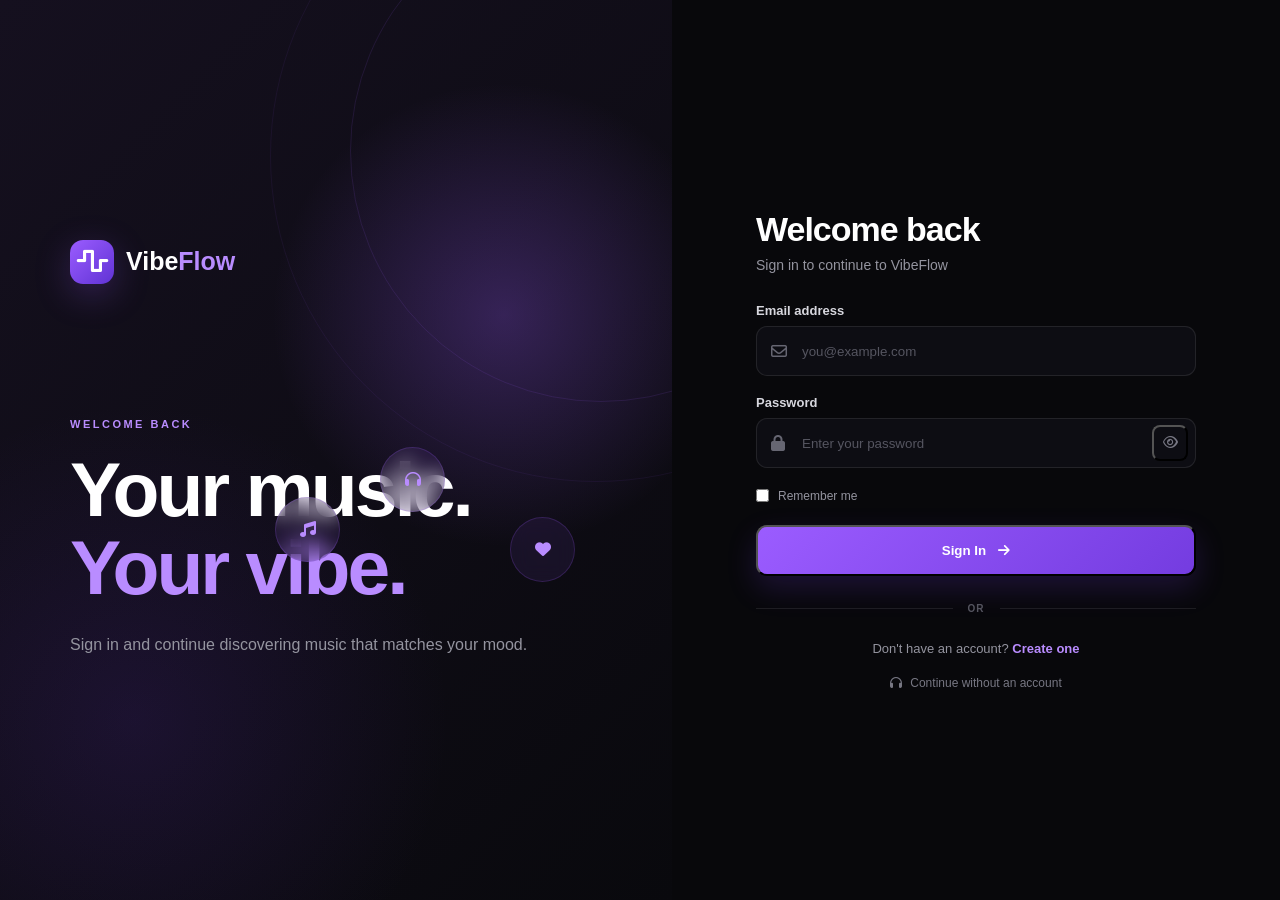
==== login.html @ c6c74d36 "Add files via upload" ====
<!DOCTYPE html>
<html lang="en">
<head>
    <meta charset="UTF-8">

    <meta
        name="viewport"
        content="width=device-width, initial-scale=1.0"
    >

    <title>Login — VibeFlow</title>

    <!-- Font Awesome -->
    <link
        rel="stylesheet"
        href="https://cdnjs.cloudflare.com/ajax/libs/font-awesome/6.5.2/css/all.min.css"
    >

    <!-- Authentication CSS -->
    <link rel="stylesheet" href="auth.css">
</head>

<body>

<div class="auth-page">

    <!-- LEFT SIDE -->
    <div class="auth-showcase">

        <div class="showcase-content">

            <div class="brand">
                <div class="brand-icon">
                    <i class="fa-solid fa-wave-square"></i>
                </div>

                <span>
                    Vibe<span>Flow</span>
                </span>
            </div>

            <div class="showcase-text">

                <span class="eyebrow">
                    WELCOME BACK
                </span>

                <h1>
                    Your music.
                    <span>Your vibe.</span>
                </h1>

                <p>
                    Sign in and continue discovering
                    music that matches your mood.
                </p>

            </div>

            <div class="music-decoration">

                <div class="music-circle circle-one">
                    <i class="fa-solid fa-music"></i>
                </div>

                <div class="music-circle circle-two">
                    <i class="fa-solid fa-headphones"></i>
                </div>

                <div class="music-circle circle-three">
                    <i class="fa-solid fa-heart"></i>
                </div>

            </div>

        </div>

    </div>


    <!-- RIGHT SIDE -->
    <div class="auth-container">

        <div class="auth-card">

            <div class="mobile-brand">

                <div class="brand-icon">
                    <i class="fa-solid fa-wave-square"></i>
                </div>

                <span>
                    Vibe<span>Flow</span>
                </span>

            </div>


            <div class="auth-heading">

                <h2>Welcome back</h2>

                <p>
                    Sign in to continue to VibeFlow
                </p>

            </div>


            <!-- ERROR / SUCCESS MESSAGE -->

            <div
                id="authMessage"
                class="auth-message"
                role="alert"
            ></div>


            <!-- LOGIN FORM -->

            <form id="loginForm" novalidate>

                <div class="form-group">

                    <label for="loginEmail">
                        Email address
                    </label>

                    <div class="input-wrapper">

                        <i class="fa-regular fa-envelope"></i>

                        <input
                            id="loginEmail"
                            type="email"
                            placeholder="you@example.com"
                            autocomplete="email"
                            required
                        >

                    </div>

                </div>


                <div class="form-group">

                    <label for="loginPassword">
                        Password
                    </label>

                    <div class="input-wrapper">

                        <i class="fa-solid fa-lock"></i>

                        <input
                            id="loginPassword"
                            type="password"
                            placeholder="Enter your password"
                            autocomplete="current-password"
                            required
                        >

                        <button
                            type="button"
                            class="password-toggle"
                            data-target="loginPassword"
                            aria-label="Show password"
                        >
                            <i class="fa-regular fa-eye"></i>
                        </button>

                    </div>

                </div>


                <div class="form-options">

                    <label class="remember">

                        <input
                            id="rememberMe"
                            type="checkbox"
                        >

                        <span>Remember me</span>

                    </label>

                </div>


                <button
                    type="submit"
                    class="auth-btn"
                    id="loginButton"
                >
                    <span>Sign In</span>

                    <i class="fa-solid fa-arrow-right"></i>
                </button>

            </form>


            <div class="auth-divider">
                <span>OR</span>
            </div>


            <p class="switch-auth">

                Don't have an account?

                <a href="signup.html">
                    Create one
                </a>

            </p>


            <a
                href="index.html"
                class="guest-link"
            >
                <i class="fa-solid fa-headphones"></i>

                Continue without an account

            </a>

        </div>

    </div>

</div>


<script src="auth.js"></script>

</body>
</html>
---- auth.css ----
* {
    margin: 0;
    padding: 0;
    box-sizing: border-box;
}

:root {
    --bg: #08080b;
    --panel: #101017;
    --card: #15151d;
    --input: #0d0d13;

    --text: #ffffff;
    --muted: #94949f;

    --accent: #9b5cff;
    --accent-light: #b98cff;

    --success: #45d483;
    --danger: #ff5f6d;

    --border: rgba(255, 255, 255, 0.09);
}


/* =========================
   BODY
========================= */

body {
    min-height: 100vh;

    font-family:
        Arial,
        Helvetica,
        sans-serif;

    background: var(--bg);

    color: var(--text);

    overflow-x: hidden;
}


/* =========================
   PAGE
========================= */

.auth-page {
    min-height: 100vh;

    display: grid;

    grid-template-columns:
        minmax(0, 1.05fr)
        minmax(400px, 0.95fr);
}


/* =========================
   SHOWCASE
========================= */

.auth-showcase {
    min-height: 100vh;

    position: relative;

    overflow: hidden;

    display: flex;

    align-items: center;

    padding: 70px;

    background:
        radial-gradient(
            circle at 75% 35%,
            rgba(155, 92, 255, 0.28),
            transparent 30%
        ),
        radial-gradient(
            circle at 20% 80%,
            rgba(89, 45, 170, 0.18),
            transparent 35%
        ),
        linear-gradient(
            135deg,
            #15101f,
            #09090d
        );
}


.auth-showcase::before {
    content: "";

    position: absolute;

    width: 500px;
    height: 500px;

    border-radius: 50%;

    border:
        1px solid
        rgba(155, 92, 255, 0.12);

    right: -180px;
    top: -100px;
}


.auth-showcase::after {
    content: "";

    position: absolute;

    width: 650px;
    height: 650px;

    border-radius: 50%;

    border:
        1px solid
        rgba(155, 92, 255, 0.07);

    right: -250px;
    top: -170px;
}


.showcase-content {
    width: 100%;
    max-width: 650px;

    position: relative;

    z-index: 2;
}


/* =========================
   BRAND
========================= */

.brand,
.mobile-brand {
    display: flex;

    align-items: center;

    gap: 12px;

    font-size: 25px;

    font-weight: 800;
}


.brand > span > span,
.mobile-brand > span > span {
    color: var(--accent-light);
}


.brand-icon {
    width: 44px;
    height: 44px;

    display: grid;
    place-items: center;

    border-radius: 13px;

    background:
        linear-gradient(
            135deg,
            var(--accent),
            #6033d4
        );

    box-shadow:
        0 10px 35px
        rgba(155, 92, 255, 0.25);
}


/* =========================
   SHOWCASE TEXT
========================= */

.showcase-text {
    margin-top: 130px;
}


.eyebrow {
    color: var(--accent-light);

    font-size: 11px;

    font-weight: 700;

    letter-spacing: 2.5px;
}


.showcase-text h1 {
    margin-top: 18px;

    max-width: 600px;

    font-size:
        clamp(
            45px,
            6vw,
            78px
        );

    line-height: 1.02;

    letter-spacing: -3px;
}


.showcase-text h1 span {
    display: block;

    color: var(--accent-light);
}


.showcase-text p {
    max-width: 510px;

    margin-top: 25px;

    color: var(--muted);

    line-height: 1.8;

    font-size: 16px;
}


/* =========================
   MUSIC DECORATION
========================= */

.music-decoration {
    position: absolute;

    right: 5%;
    bottom: 8%;

    width: 300px;
    height: 180px;
}


.music-circle {
    position: absolute;

    width: 65px;
    height: 65px;

    border-radius: 50%;

    display: grid;
    place-items: center;

    color: var(--accent-light);

    background:
        rgba(155, 92, 255, 0.09);

    border:
        1px solid
        rgba(155, 92, 255, 0.2);

    backdrop-filter: blur(10px);

    animation:
        authFloat 4s ease-in-out infinite;
}


.circle-one {
    left: 0;
    top: 50px;
}


.circle-two {
    left: 105px;
    top: 0;

    animation-delay: 1s;
}


.circle-three {
    right: 0;
    top: 70px;

    animation-delay: 2s;
}


@keyframes authFloat {

    0%,
    100% {
        transform:
            translateY(0);
    }

    50% {
        transform:
            translateY(-15px);
    }

}


/* =========================
   AUTH CONTAINER
========================= */

.auth-container {
    min-height: 100vh;

    display: flex;

    align-items: center;

    justify-content: center;

    padding: 45px 30px;

    background: var(--bg);
}


.auth-card {
    width: 100%;

    max-width: 440px;
}


/* =========================
   MOBILE BRAND
========================= */

.mobile-brand {
    display: none;

    margin-bottom: 35px;
}


/* =========================
   HEADING
========================= */

.auth-heading {
    margin-bottom: 30px;
}


.auth-heading h2 {
    font-size: 34px;

    letter-spacing: -1px;
}


.auth-heading p {
    color: var(--muted);

    font-size: 14px;

    margin-top: 8px;
}


/* =========================
   MESSAGE
========================= */

.auth-message {
    display: none;

    padding: 12px 14px;

    margin-bottom: 18px;

    border-radius: 10px;

    font-size: 13px;

    line-height: 1.5;
}


.auth-message.show {
    display: block;
}


.auth-message.error {
    color: #ff9ca5;

    background:
        rgba(255, 95, 109, 0.09);

    border:
        1px solid
        rgba(255, 95, 109, 0.2);
}


.auth-message.success {
    color: #8df0b6;

    background:
        rgba(69, 212, 131, 0.09);

    border:
        1px solid
        rgba(69, 212, 131, 0.2);
}


/* =========================
   FORM
========================= */

.form-group {
    margin-bottom: 19px;
}


.form-group label {
    display: block;

    margin-bottom: 8px;

    color: #d7d7de;

    font-size: 13px;

    font-weight: 600;
}


.input-wrapper {
    position: relative;

    display: flex;

    align-items: center;
}


.input-wrapper > i {
    position: absolute;

    left: 15px;

    color: #666672;

    pointer-events: none;
}


.input-wrapper input {
    width: 100%;

    height: 50px;

    border:
        1px solid
        var(--border);

    border-radius: 11px;

    outline: none;

    padding:
        0 45px;

    color: white;

    background: var(--input);

    transition: 0.2s;
}


.input-wrapper input::placeholder {
    color: #555560;
}


.input-wrapper input:focus {
    border-color:
        rgba(155, 92, 255, 0.65);

    box-shadow:
        0 0 0 3px
        rgba(155, 92, 255, 0.08);
}


/* =========================
   PASSWORD TOGGLE
========================= */

.password-toggle {
    position: absolute;

    right: 8px;

    width: 36px;
    height: 36px;

    display: grid;
    place-items: center;

    border-radius: 8px;

    background: transparent;

    color: #777783;

    cursor: pointer;
}


.password-toggle:hover {
    color: white;

    background:
        rgba(255, 255, 255, 0.05);
}


/* =========================
   OPTIONS
========================= */

.form-options {
    display: flex;

    align-items: center;

    justify-content: space-between;

    margin:
        5px 0 20px;
}


.remember,
.terms {
    display: flex;

    align-items: flex-start;

    gap: 9px;

    color: var(--muted);

    font-size: 12px;

    cursor: pointer;

    line-height: 1.5;
}


.remember input,
.terms input {
    accent-color: var(--accent);

    margin-top: 2px;

    cursor: pointer;
}


/* =========================
   BUTTON
========================= */

.auth-btn {
    width: 100%;

    height: 51px;

    border-radius: 11px;

    display: flex;

    align-items: center;

    justify-content: center;

    gap: 12px;

    background:
        linear-gradient(
            135deg,
            #9b5cff,
            #743ce0
        );

    color: white;

    font-weight: 700;

    cursor: pointer;

    box-shadow:
        0 12px 30px
        rgba(116, 60, 224, 0.2);

    transition:
        transform 0.2s,
        box-shadow 0.2s,
        opacity 0.2s;
}


.auth-btn:hover {
    transform:
        translateY(-2px);

    box-shadow:
        0 16px 35px
        rgba(116, 60, 224, 0.3);
}


.auth-btn:active {
    transform:
        translateY(0);
}


.auth-btn:disabled {
    opacity: 0.65;

    cursor: not-allowed;

    transform: none;
}


/* =========================
   DIVIDER
========================= */

.auth-divider {
    display: flex;

    align-items: center;

    gap: 15px;

    margin: 27px 0;
}


.auth-divider::before,
.auth-divider::after {
    content: "";

    height: 1px;

    flex: 1;

    background:
        var(--border);
}


.auth-divider span {
    color: #555560;

    font-size: 10px;

    font-weight: 700;

    letter-spacing: 1px;
}


/* =========================
   SWITCH AUTH
========================= */

.switch-auth {
    text-align: center;

    color: var(--muted);

    font-size: 13px;
}


.switch-auth a {
    color: var(--accent-light);

    font-weight: 700;

    text-decoration: none;
}


.switch-auth a:hover {
    text-decoration: underline;
}


/* =========================
   GUEST LINK
========================= */

.guest-link {
    display: flex;

    align-items: center;

    justify-content: center;

    gap: 8px;

    margin-top: 20px;

    color: #777783;

    font-size: 12px;

    text-decoration: none;

    transition: 0.2s;
}


.guest-link:hover {
    color: white;
}


/* =========================
   PASSWORD STRENGTH
========================= */

.password-strength {
    margin-top: 8px;
}


.strength-bar {
    width: 100%;

    height: 3px;

    background:
        rgba(255,255,255,0.06);

    border-radius: 10px;

    overflow: hidden;
}


.strength-bar span {
    display: block;

    width: 0%;

    height: 100%;

    border-radius: inherit;

    background: var(--accent);

    transition: 0.25s;
}


#strengthText {
    display: block;

    margin-top: 5px;

    color: #666672;

    font-size: 10px;
}


/* =========================
   RESPONSIVE
========================= */

@media (max-width: 900px) {

    .auth-page {
        grid-template-columns: 1fr;
    }


    .auth-showcase {
        display: none;
    }


    .mobile-brand {
        display: flex;
    }


    .auth-container {
        min-height: 100vh;

        padding:
            35px 25px;
    }

}


@media (max-width: 500px) {

    .auth-container {
        padding:
            25px 18px;
    }


    .auth-card {
        max-width: 100%;
    }


    .auth-heading h2 {
        font-size: 28px;
    }


    .mobile-brand {
        font-size: 22px;
    }


    .brand-icon {
        width: 40px;
        height: 40px;
    }

}


/* =========================
   REDUCED MOTION
========================= */

@media (prefers-reduced-motion: reduce) {

    *,
    *::before,
    *::after {
        animation-duration: 0.01ms !important;

        animation-iteration-count: 1 !important;

        scroll-behavior: auto !important;

        transition-duration: 0.01ms !important;
    }

}
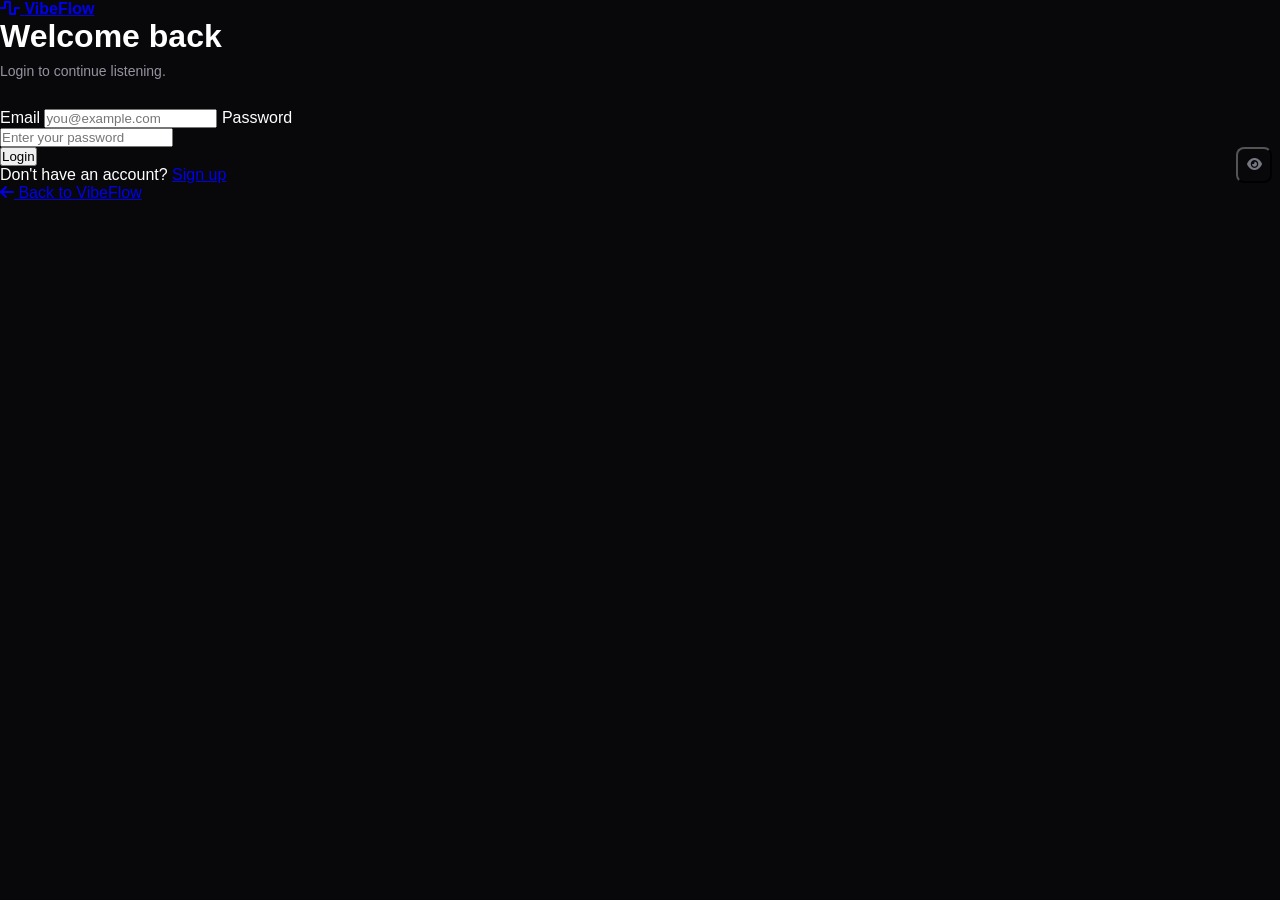
==== commit 71d88390: "Update login.html" ====
--- a/login.html
+++ b/login.html
@@ -1,236 +1,144 @@
 <!DOCTYPE html>
 <html lang="en">
+
 <head>
+
     <meta charset="UTF-8">
 
     <meta
         name="viewport"
-        content="width=device-width, initial-scale=1.0"
+        content="width=device-width, initial-scale=1, viewport-fit=cover"
+    >
+
+    <meta
+        name="theme-color"
+        content="#08070c"
     >
 
     <title>Login — VibeFlow</title>
 
-    <!-- Font Awesome -->
     <link
         rel="stylesheet"
         href="https://cdnjs.cloudflare.com/ajax/libs/font-awesome/6.5.2/css/all.min.css"
     >
 
-    <!-- Authentication CSS -->
     <link rel="stylesheet" href="auth.css">
+
 </head>
+
 
 <body>
 
 <div class="auth-page">
 
-    <!-- LEFT SIDE -->
-    <div class="auth-showcase">
+    <div class="auth-card">
 
-        <div class="showcase-content">
+        <a
+            href="index.html"
+            class="auth-logo"
+        >
 
-            <div class="brand">
-                <div class="brand-icon">
-                    <i class="fa-solid fa-wave-square"></i>
-                </div>
+            <span class="auth-logo-icon">
+                <i class="fa-solid fa-wave-square"></i>
+            </span>
 
-                <span>
-                    Vibe<span>Flow</span>
-                </span>
-            </div>
+            <strong>
+                Vibe<span>Flow</span>
+            </strong>
 
-            <div class="showcase-text">
+        </a>
 
-                <span class="eyebrow">
-                    WELCOME BACK
-                </span>
 
-                <h1>
-                    Your music.
-                    <span>Your vibe.</span>
-                </h1>
+        <div class="auth-heading">
 
-                <p>
-                    Sign in and continue discovering
-                    music that matches your mood.
-                </p>
+            <h1>
+                Welcome back
+            </h1>
 
-            </div>
-
-            <div class="music-decoration">
-
-                <div class="music-circle circle-one">
-                    <i class="fa-solid fa-music"></i>
-                </div>
-
-                <div class="music-circle circle-two">
-                    <i class="fa-solid fa-headphones"></i>
-                </div>
-
-                <div class="music-circle circle-three">
-                    <i class="fa-solid fa-heart"></i>
-                </div>
-
-            </div>
+            <p>
+                Login to continue listening.
+            </p>
 
         </div>
 
-    </div>
+
+        <form
+            id="loginForm"
+            class="auth-form"
+        >
+
+            <label for="loginEmail">
+                Email
+            </label>
+
+            <input
+                id="loginEmail"
+                type="email"
+                placeholder="you@example.com"
+                autocomplete="email"
+                required
+            >
 
 
-    <!-- RIGHT SIDE -->
-    <div class="auth-container">
+            <label for="loginPassword">
+                Password
+            </label>
 
-        <div class="auth-card">
+            <div class="password-field">
 
-            <div class="mobile-brand">
+                <input
+                    id="loginPassword"
+                    type="password"
+                    placeholder="Enter your password"
+                    autocomplete="current-password"
+                    required
+                >
 
-                <div class="brand-icon">
-                    <i class="fa-solid fa-wave-square"></i>
-                </div>
-
-                <span>
-                    Vibe<span>Flow</span>
-                </span>
+                <button
+                    type="button"
+                    class="password-toggle"
+                    data-target="loginPassword"
+                >
+                    <i class="fa-solid fa-eye"></i>
+                </button>
 
             </div>
 
 
-            <div class="auth-heading">
-
-                <h2>Welcome back</h2>
-
-                <p>
-                    Sign in to continue to VibeFlow
-                </p>
-
-            </div>
+            <button
+                type="submit"
+                class="auth-submit"
+            >
+                Login
+            </button>
 
 
-            <!-- ERROR / SUCCESS MESSAGE -->
-
             <div
-                id="authMessage"
+                id="loginMessage"
                 class="auth-message"
-                role="alert"
             ></div>
 
-
-            <!-- LOGIN FORM -->
-
-            <form id="loginForm" novalidate>
-
-                <div class="form-group">
-
-                    <label for="loginEmail">
-                        Email address
-                    </label>
-
-                    <div class="input-wrapper">
-
-                        <i class="fa-regular fa-envelope"></i>
-
-                        <input
-                            id="loginEmail"
-                            type="email"
-                            placeholder="you@example.com"
-                            autocomplete="email"
-                            required
-                        >
-
-                    </div>
-
-                </div>
+        </form>
 
 
-                <div class="form-group">
+        <p class="auth-switch">
 
-                    <label for="loginPassword">
-                        Password
-                    </label>
+            Don't have an account?
 
-                    <div class="input-wrapper">
+            <a href="signup.html">
+                Sign up
+            </a>
 
-                        <i class="fa-solid fa-lock"></i>
-
-                        <input
-                            id="loginPassword"
-                            type="password"
-                            placeholder="Enter your password"
-                            autocomplete="current-password"
-                            required
-                        >
-
-                        <button
-                            type="button"
-                            class="password-toggle"
-                            data-target="loginPassword"
-                            aria-label="Show password"
-                        >
-                            <i class="fa-regular fa-eye"></i>
-                        </button>
-
-                    </div>
-
-                </div>
+        </p>
 
 
-                <div class="form-options">
-
-                    <label class="remember">
-
-                        <input
-                            id="rememberMe"
-                            type="checkbox"
-                        >
-
-                        <span>Remember me</span>
-
-                    </label>
-
-                </div>
-
-
-                <button
-                    type="submit"
-                    class="auth-btn"
-                    id="loginButton"
-                >
-                    <span>Sign In</span>
-
-                    <i class="fa-solid fa-arrow-right"></i>
-                </button>
-
-            </form>
-
-
-            <div class="auth-divider">
-                <span>OR</span>
-            </div>
-
-
-            <p class="switch-auth">
-
-                Don't have an account?
-
-                <a href="signup.html">
-                    Create one
-                </a>
-
-            </p>
-
-
-            <a
-                href="index.html"
-                class="guest-link"
-            >
-                <i class="fa-solid fa-headphones"></i>
-
-                Continue without an account
-
-            </a>
-
-        </div>
+        <a
+            href="index.html"
+            class="back-home"
+        >
+            <i class="fa-solid fa-arrow-left"></i>
+            Back to VibeFlow
+        </a>
 
     </div>
 
@@ -240,4 +148,5 @@
 <script src="auth.js"></script>
 
 </body>
-</html>+
+</html>
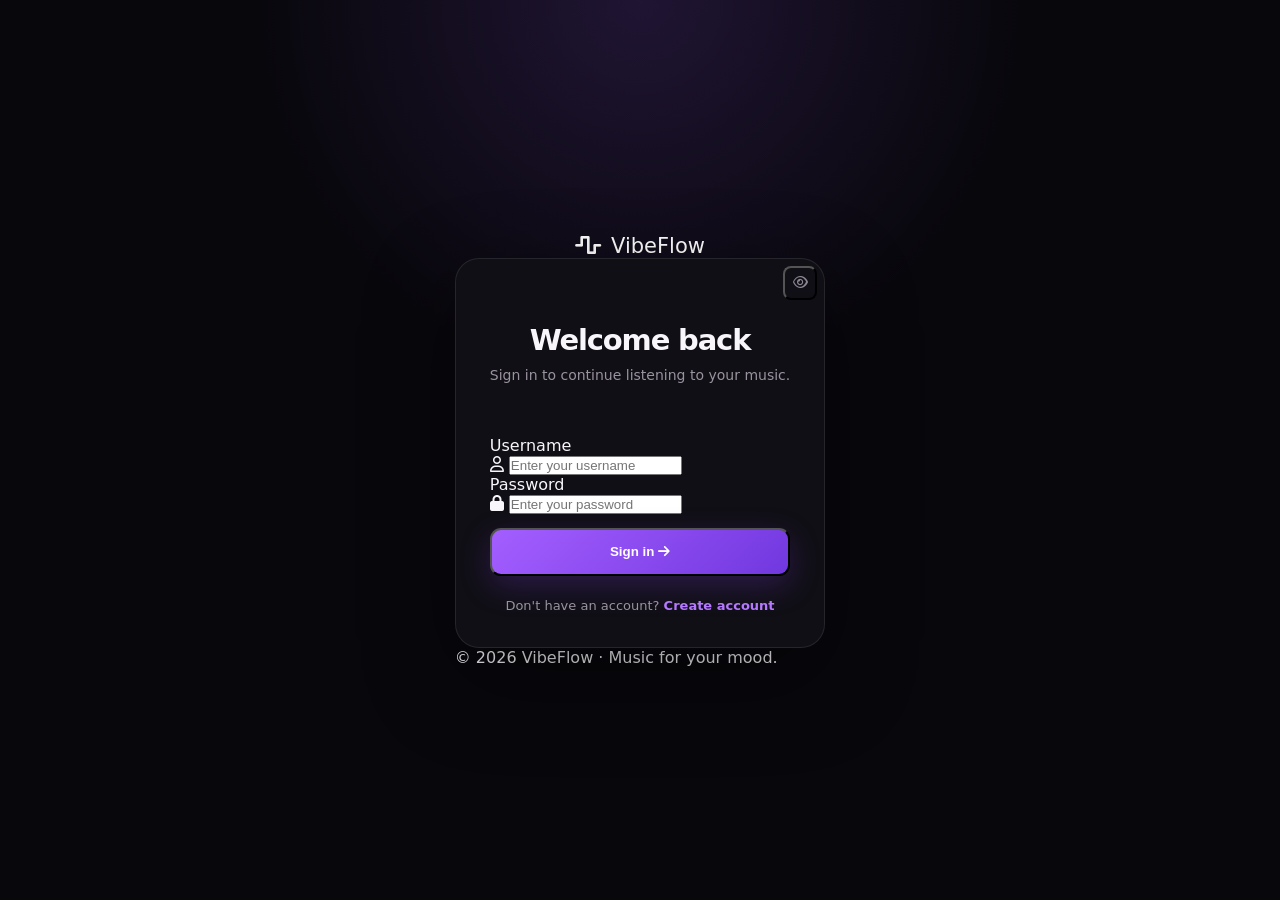
==== commit 3a0111dc: "Update login.html" ====
--- a/login.html
+++ b/login.html
@@ -7,12 +7,7 @@
 
     <meta
         name="viewport"
-        content="width=device-width, initial-scale=1, viewport-fit=cover"
-    >
-
-    <meta
-        name="theme-color"
-        content="#08070c"
+        content="width=device-width, initial-scale=1.0"
     >
 
     <title>Login — VibeFlow</title>
@@ -22,125 +17,164 @@
         href="https://cdnjs.cloudflare.com/ajax/libs/font-awesome/6.5.2/css/all.min.css"
     >
 
-    <link rel="stylesheet" href="auth.css">
+    <link
+        rel="stylesheet"
+        href="auth.css"
+    >
 
 </head>
-
 
 <body>
 
 <div class="auth-page">
 
-    <div class="auth-card">
+    <!-- BACKGROUND -->
+    <div class="glow glow-one"></div>
+    <div class="glow glow-two"></div>
 
-        <a
-            href="index.html"
-            class="auth-logo"
-        >
+    <main class="auth-container">
 
-            <span class="auth-logo-icon">
+        <!-- LOGO -->
+
+        <div class="auth-logo">
+
+            <div class="logo-icon">
                 <i class="fa-solid fa-wave-square"></i>
+            </div>
+
+            <span>
+                Vibe<span>Flow</span>
             </span>
-
-            <strong>
-                Vibe<span>Flow</span>
-            </strong>
-
-        </a>
-
-
-        <div class="auth-heading">
-
-            <h1>
-                Welcome back
-            </h1>
-
-            <p>
-                Login to continue listening.
-            </p>
 
         </div>
 
 
-        <form
-            id="loginForm"
-            class="auth-form"
-        >
+        <!-- CARD -->
 
-            <label for="loginEmail">
-                Email
-            </label>
+        <section class="auth-card">
 
-            <input
-                id="loginEmail"
-                type="email"
-                placeholder="you@example.com"
-                autocomplete="email"
-                required
-            >
+            <div class="auth-heading">
 
+                <h1>Welcome back</h1>
 
-            <label for="loginPassword">
-                Password
-            </label>
-
-            <div class="password-field">
-
-                <input
-                    id="loginPassword"
-                    type="password"
-                    placeholder="Enter your password"
-                    autocomplete="current-password"
-                    required
-                >
-
-                <button
-                    type="button"
-                    class="password-toggle"
-                    data-target="loginPassword"
-                >
-                    <i class="fa-solid fa-eye"></i>
-                </button>
+                <p>
+                    Sign in to continue listening to your music.
+                </p>
 
             </div>
 
 
-            <button
-                type="submit"
-                class="auth-submit"
-            >
-                Login
-            </button>
-
+            <!-- ERROR / SUCCESS -->
 
             <div
-                id="loginMessage"
+                id="authMessage"
                 class="auth-message"
             ></div>
 
-        </form>
+
+            <!-- LOGIN FORM -->
+
+            <form
+                id="loginForm"
+                autocomplete="on"
+            >
+
+                <!-- USERNAME -->
+
+                <div class="input-group">
+
+                    <label for="loginUsername">
+                        Username
+                    </label>
+
+                    <div class="input-wrapper">
+
+                        <i class="fa-regular fa-user"></i>
+
+                        <input
+                            id="loginUsername"
+                            type="text"
+                            placeholder="Enter your username"
+                            autocomplete="username"
+                            required
+                        >
+
+                    </div>
+
+                </div>
 
 
-        <p class="auth-switch">
+                <!-- PASSWORD -->
 
-            Don't have an account?
+                <div class="input-group">
 
-            <a href="signup.html">
-                Sign up
-            </a>
+                    <label for="loginPassword">
+                        Password
+                    </label>
 
+                    <div class="input-wrapper">
+
+                        <i class="fa-solid fa-lock"></i>
+
+                        <input
+                            id="loginPassword"
+                            type="password"
+                            placeholder="Enter your password"
+                            autocomplete="current-password"
+                            required
+                        >
+
+                        <button
+                            type="button"
+                            class="password-toggle"
+                            data-target="loginPassword"
+                        >
+                            <i class="fa-regular fa-eye"></i>
+                        </button>
+
+                    </div>
+
+                </div>
+
+
+                <!-- LOGIN -->
+
+                <button
+                    type="submit"
+                    class="auth-submit"
+                >
+
+                    <span>Sign in</span>
+
+                    <i class="fa-solid fa-arrow-right"></i>
+
+                </button>
+
+            </form>
+
+
+            <!-- SIGNUP -->
+
+            <div class="auth-switch">
+
+                <span>
+                    Don't have an account?
+                </span>
+
+                <a href="signup.html">
+                    Create account
+                </a>
+
+            </div>
+
+        </section>
+
+
+        <p class="auth-footer">
+            © 2026 VibeFlow · Music for your mood.
         </p>
 
-
-        <a
-            href="index.html"
-            class="back-home"
-        >
-            <i class="fa-solid fa-arrow-left"></i>
-            Back to VibeFlow
-        </a>
-
-    </div>
+    </main>
 
 </div>
 
--- a/auth.css
+++ b/auth.css
@@ -1,890 +1,467 @@
+/* =========================================================
+   VIBEFLOW AUTH
+========================================================= */
+
+:root {
+
+    --bg: #08070c;
+
+    --card: #111017;
+
+    --border:
+        rgba(255,255,255,0.09);
+
+    --text: #f8f6fa;
+
+    --muted: #99939f;
+
+    --purple: #9b5cff;
+
+}
+
+
 * {
+
+    box-sizing: border-box;
+
     margin: 0;
+
     padding: 0;
-    box-sizing: border-box;
-}
-
-:root {
-    --bg: #08080b;
-    --panel: #101017;
-    --card: #15151d;
-    --input: #0d0d13;
-
-    --text: #ffffff;
-    --muted: #94949f;
-
-    --accent: #9b5cff;
-    --accent-light: #b98cff;
-
-    --success: #45d483;
-    --danger: #ff5f6d;
-
-    --border: rgba(255, 255, 255, 0.09);
-}
-
-
-/* =========================
-   BODY
-========================= */
-
+
+}
+
+
+html,
 body {
-    min-height: 100vh;
-
-    font-family:
-        Arial,
-        Helvetica,
-        sans-serif;
-
-    background: var(--bg);
-
-    color: var(--text);
-
-    overflow-x: hidden;
-}
-
-
-/* =========================
-   PAGE
-========================= */
-
-.auth-page {
-    min-height: 100vh;
-
-    display: grid;
-
-    grid-template-columns:
-        minmax(0, 1.05fr)
-        minmax(400px, 0.95fr);
-}
-
-
-/* =========================
-   SHOWCASE
-========================= */
-
-.auth-showcase {
-    min-height: 100vh;
-
-    position: relative;
-
-    overflow: hidden;
-
-    display: flex;
-
-    align-items: center;
-
-    padding: 70px;
+
+    width: 100%;
+
+    min-height: 100%;
+
+}
+
+
+body {
 
     background:
+
         radial-gradient(
-            circle at 75% 35%,
-            rgba(155, 92, 255, 0.28),
-            transparent 30%
-        ),
-        radial-gradient(
-            circle at 20% 80%,
-            rgba(89, 45, 170, 0.18),
+            circle at 50% 0%,
+            rgba(155,92,255,0.16),
             transparent 35%
         ),
-        linear-gradient(
-            135deg,
-            #15101f,
-            #09090d
-        );
-}
-
-
-.auth-showcase::before {
-    content: "";
-
-    position: absolute;
-
-    width: 500px;
-    height: 500px;
-
-    border-radius: 50%;
+
+        var(--bg);
+
+    color: var(--text);
+
+    font-family:
+        Inter,
+        system-ui,
+        -apple-system,
+        BlinkMacSystemFont,
+        "Segoe UI",
+        sans-serif;
+
+    -webkit-font-smoothing:
+        antialiased;
+}
+
+
+/* ================= PAGE ================= */
+
+.auth-page {
+
+    min-height: 100vh;
+
+    min-height: 100svh;
+
+    display: flex;
+
+    align-items: center;
+
+    justify-content: center;
+
+    padding:
+        24px;
+
+}
+
+
+.auth-card {
+
+    width: 100%;
+
+    max-width: 430px;
+
+    padding:
+        34px;
 
     border:
-        1px solid
-        rgba(155, 92, 255, 0.12);
-
-    right: -180px;
-    top: -100px;
-}
-
-
-.auth-showcase::after {
-    content: "";
-
-    position: absolute;
-
-    width: 650px;
-    height: 650px;
-
-    border-radius: 50%;
-
-    border:
-        1px solid
-        rgba(155, 92, 255, 0.07);
-
-    right: -250px;
-    top: -170px;
-}
-
-
-.showcase-content {
-    width: 100%;
-    max-width: 650px;
-
-    position: relative;
-
-    z-index: 2;
-}
-
-
-/* =========================
-   BRAND
-========================= */
-
-.brand,
-.mobile-brand {
+        1px solid var(--border);
+
+    border-radius: 24px;
+
+    background:
+        rgba(17,16,23,0.94);
+
+    box-shadow:
+        0 30px 90px rgba(0,0,0,0.45);
+
+    backdrop-filter:
+        blur(20px);
+
+}
+
+
+/* ================= LOGO ================= */
+
+.auth-logo {
+
     display: flex;
 
     align-items: center;
 
-    gap: 12px;
-
-    font-size: 25px;
-
-    font-weight: 800;
-}
-
-
-.brand > span > span,
-.mobile-brand > span > span {
-    color: var(--accent-light);
-}
-
-
-.brand-icon {
-    width: 44px;
-    height: 44px;
+    justify-content: center;
+
+    gap: 10px;
+
+    text-decoration: none;
+
+    color: white;
+
+    font-size: 21px;
+
+}
+
+
+.auth-logo strong span {
+    color: var(--purple);
+}
+
+
+.auth-logo-icon {
+
+    width: 40px;
+
+    height: 40px;
 
     display: grid;
+
     place-items: center;
 
-    border-radius: 13px;
+    border-radius: 12px;
 
     background:
         linear-gradient(
             135deg,
-            var(--accent),
-            #6033d4
+            #b766ff,
+            #7138df
         );
 
     box-shadow:
-        0 10px 35px
-        rgba(155, 92, 255, 0.25);
-}
-
-
-/* =========================
-   SHOWCASE TEXT
-========================= */
-
-.showcase-text {
-    margin-top: 130px;
-}
-
-
-.eyebrow {
-    color: var(--accent-light);
-
-    font-size: 11px;
+        0 10px 30px
+        rgba(155,92,255,0.3);
+}
+
+
+/* ================= HEADING ================= */
+
+.auth-heading {
+
+    text-align: center;
+
+    margin:
+        30px 0;
+}
+
+
+.auth-heading h1 {
+
+    font-size: 29px;
+
+    letter-spacing:
+        -0.04em;
+
+    margin-bottom: 8px;
+}
+
+
+.auth-heading p {
+
+    color: var(--muted);
+
+    font-size: 14px;
+
+    line-height: 1.5;
+}
+
+
+/* ================= FORM ================= */
+
+.auth-form {
+
+    display: flex;
+
+    flex-direction: column;
+
+    gap: 9px;
+}
+
+
+.auth-form label {
+
+    margin-top: 7px;
+
+    color: #c9c5ce;
+
+    font-size: 12px;
 
     font-weight: 700;
-
-    letter-spacing: 2.5px;
-}
-
-
-.showcase-text h1 {
-    margin-top: 18px;
-
-    max-width: 600px;
-
-    font-size:
-        clamp(
-            45px,
-            6vw,
-            78px
-        );
-
-    line-height: 1.02;
-
-    letter-spacing: -3px;
-}
-
-
-.showcase-text h1 span {
-    display: block;
-
-    color: var(--accent-light);
-}
-
-
-.showcase-text p {
-    max-width: 510px;
-
-    margin-top: 25px;
-
-    color: var(--muted);
-
-    line-height: 1.8;
-
-    font-size: 16px;
-}
-
-
-/* =========================
-   MUSIC DECORATION
-========================= */
-
-.music-decoration {
+}
+
+
+.auth-form input {
+
+    width: 100%;
+
+    height: 48px;
+
+    border:
+        1px solid var(--border);
+
+    border-radius: 11px;
+
+    outline: none;
+
+    padding:
+        0 14px;
+
+    background:
+        rgba(255,255,255,0.035);
+
+    color: white;
+
+    font-size: 14px;
+
+    transition:
+        0.2s ease;
+}
+
+
+.auth-form input:focus {
+
+    border-color:
+        rgba(155,92,255,0.7);
+
+    box-shadow:
+        0 0 0 4px
+        rgba(155,92,255,0.08);
+}
+
+
+.auth-form input::placeholder {
+    color: #68636f;
+}
+
+
+/* ================= PASSWORD ================= */
+
+.password-field {
+
+    position: relative;
+}
+
+
+.password-field input {
+
+    padding-right: 50px;
+}
+
+
+.password-toggle {
+
     position: absolute;
 
-    right: 5%;
-    bottom: 8%;
-
-    width: 300px;
-    height: 180px;
-}
-
-
-.music-circle {
-    position: absolute;
-
-    width: 65px;
-    height: 65px;
-
-    border-radius: 50%;
+    right: 7px;
+
+    top: 7px;
+
+    width: 34px;
+
+    height: 34px;
 
     display: grid;
+
     place-items: center;
 
-    color: var(--accent-light);
-
-    background:
-        rgba(155, 92, 255, 0.09);
-
-    border:
-        1px solid
-        rgba(155, 92, 255, 0.2);
-
-    backdrop-filter: blur(10px);
-
-    animation:
-        authFloat 4s ease-in-out infinite;
-}
-
-
-.circle-one {
-    left: 0;
-    top: 50px;
-}
-
-
-.circle-two {
-    left: 105px;
-    top: 0;
-
-    animation-delay: 1s;
-}
-
-
-.circle-three {
-    right: 0;
-    top: 70px;
-
-    animation-delay: 2s;
-}
-
-
-@keyframes authFloat {
-
-    0%,
-    100% {
-        transform:
-            translateY(0);
-    }
-
-    50% {
-        transform:
-            translateY(-15px);
-    }
-
-}
-
-
-/* =========================
-   AUTH CONTAINER
-========================= */
-
-.auth-container {
-    min-height: 100vh;
-
-    display: flex;
-
-    align-items: center;
-
-    justify-content: center;
-
-    padding: 45px 30px;
-
-    background: var(--bg);
-}
-
-
-.auth-card {
+    border-radius: 8px;
+
+    background: transparent;
+
+    color: #8d8793;
+}
+
+
+/* ================= SUBMIT ================= */
+
+.auth-submit {
+
     width: 100%;
 
-    max-width: 440px;
-}
-
-
-/* =========================
-   MOBILE BRAND
-========================= */
-
-.mobile-brand {
-    display: none;
-
-    margin-bottom: 35px;
-}
-
-
-/* =========================
-   HEADING
-========================= */
-
-.auth-heading {
-    margin-bottom: 30px;
-}
-
-
-.auth-heading h2 {
-    font-size: 34px;
-
-    letter-spacing: -1px;
-}
-
-
-.auth-heading p {
-    color: var(--muted);
-
-    font-size: 14px;
-
-    margin-top: 8px;
-}
-
-
-/* =========================
-   MESSAGE
-========================= */
-
-.auth-message {
-    display: none;
-
-    padding: 12px 14px;
-
-    margin-bottom: 18px;
-
-    border-radius: 10px;
-
-    font-size: 13px;
-
-    line-height: 1.5;
-}
-
-
-.auth-message.show {
-    display: block;
-}
-
-
-.auth-message.error {
-    color: #ff9ca5;
-
-    background:
-        rgba(255, 95, 109, 0.09);
-
-    border:
-        1px solid
-        rgba(255, 95, 109, 0.2);
-}
-
-
-.auth-message.success {
-    color: #8df0b6;
-
-    background:
-        rgba(69, 212, 131, 0.09);
-
-    border:
-        1px solid
-        rgba(69, 212, 131, 0.2);
-}
-
-
-/* =========================
-   FORM
-========================= */
-
-.form-group {
-    margin-bottom: 19px;
-}
-
-
-.form-group label {
-    display: block;
-
-    margin-bottom: 8px;
-
-    color: #d7d7de;
-
-    font-size: 13px;
-
-    font-weight: 600;
-}
-
-
-.input-wrapper {
-    position: relative;
-
-    display: flex;
-
-    align-items: center;
-}
-
-
-.input-wrapper > i {
-    position: absolute;
-
-    left: 15px;
-
-    color: #666672;
-
-    pointer-events: none;
-}
-
-
-.input-wrapper input {
-    width: 100%;
-
-    height: 50px;
-
-    border:
-        1px solid
-        var(--border);
+    height: 48px;
+
+    margin-top: 14px;
 
     border-radius: 11px;
 
-    outline: none;
-
-    padding:
-        0 45px;
-
     color: white;
-
-    background: var(--input);
-
-    transition: 0.2s;
-}
-
-
-.input-wrapper input::placeholder {
-    color: #555560;
-}
-
-
-.input-wrapper input:focus {
-    border-color:
-        rgba(155, 92, 255, 0.65);
-
-    box-shadow:
-        0 0 0 3px
-        rgba(155, 92, 255, 0.08);
-}
-
-
-/* =========================
-   PASSWORD TOGGLE
-========================= */
-
-.password-toggle {
-    position: absolute;
-
-    right: 8px;
-
-    width: 36px;
-    height: 36px;
-
-    display: grid;
-    place-items: center;
-
-    border-radius: 8px;
-
-    background: transparent;
-
-    color: #777783;
-
-    cursor: pointer;
-}
-
-
-.password-toggle:hover {
-    color: white;
-
-    background:
-        rgba(255, 255, 255, 0.05);
-}
-
-
-/* =========================
-   OPTIONS
-========================= */
-
-.form-options {
-    display: flex;
-
-    align-items: center;
-
-    justify-content: space-between;
-
-    margin:
-        5px 0 20px;
-}
-
-
-.remember,
-.terms {
-    display: flex;
-
-    align-items: flex-start;
-
-    gap: 9px;
-
-    color: var(--muted);
-
-    font-size: 12px;
-
-    cursor: pointer;
-
-    line-height: 1.5;
-}
-
-
-.remember input,
-.terms input {
-    accent-color: var(--accent);
-
-    margin-top: 2px;
-
-    cursor: pointer;
-}
-
-
-/* =========================
-   BUTTON
-========================= */
-
-.auth-btn {
-    width: 100%;
-
-    height: 51px;
-
-    border-radius: 11px;
-
-    display: flex;
-
-    align-items: center;
-
-    justify-content: center;
-
-    gap: 12px;
 
     background:
         linear-gradient(
             135deg,
-            #9b5cff,
-            #743ce0
+            #a45eff,
+            #7138df
         );
 
-    color: white;
-
-    font-weight: 700;
-
-    cursor: pointer;
+    font-weight: 800;
 
     box-shadow:
-        0 12px 30px
-        rgba(116, 60, 224, 0.2);
+        0 10px 30px
+        rgba(126,61,229,0.25);
 
     transition:
-        transform 0.2s,
-        box-shadow 0.2s,
-        opacity 0.2s;
-}
-
-
-.auth-btn:hover {
+        0.2s ease;
+}
+
+
+.auth-submit:hover {
+
     transform:
         translateY(-2px);
 
     box-shadow:
-        0 16px 35px
-        rgba(116, 60, 224, 0.3);
-}
-
-
-.auth-btn:active {
-    transform:
-        translateY(0);
-}
-
-
-.auth-btn:disabled {
-    opacity: 0.65;
-
-    cursor: not-allowed;
-
-    transform: none;
-}
-
-
-/* =========================
-   DIVIDER
-========================= */
-
-.auth-divider {
+        0 14px 35px
+        rgba(126,61,229,0.35);
+}
+
+
+/* ================= MESSAGE ================= */
+
+.auth-message {
+
+    min-height: 20px;
+
+    margin-top: 6px;
+
+    font-size: 12px;
+
+    text-align: center;
+
+    line-height: 1.5;
+}
+
+
+.auth-message.error {
+    color: #ff718e;
+}
+
+
+.auth-message.success {
+    color: #6fe0a0;
+}
+
+
+/* ================= SWITCH ================= */
+
+.auth-switch {
+
+    margin-top: 22px;
+
+    text-align: center;
+
+    color: var(--muted);
+
+    font-size: 13px;
+}
+
+
+.auth-switch a {
+
+    color: #b579ff;
+
+    text-decoration: none;
+
+    font-weight: 750;
+}
+
+
+.auth-switch a:hover {
+    text-decoration: underline;
+}
+
+
+/* ================= BACK ================= */
+
+.back-home {
+
     display: flex;
 
     align-items: center;
 
-    gap: 15px;
-
-    margin: 27px 0;
-}
-
-
-.auth-divider::before,
-.auth-divider::after {
-    content: "";
-
-    height: 1px;
-
-    flex: 1;
-
-    background:
-        var(--border);
-}
-
-
-.auth-divider span {
-    color: #555560;
-
-    font-size: 10px;
-
-    font-weight: 700;
-
-    letter-spacing: 1px;
-}
-
-
-/* =========================
-   SWITCH AUTH
-========================= */
-
-.switch-auth {
-    text-align: center;
-
-    color: var(--muted);
-
-    font-size: 13px;
-}
-
-
-.switch-auth a {
-    color: var(--accent-light);
-
-    font-weight: 700;
+    justify-content: center;
+
+    gap: 7px;
+
+    margin-top: 20px;
+
+    color: #77717e;
 
     text-decoration: none;
-}
-
-
-.switch-auth a:hover {
-    text-decoration: underline;
-}
-
-
-/* =========================
-   GUEST LINK
-========================= */
-
-.guest-link {
-    display: flex;
-
-    align-items: center;
-
-    justify-content: center;
-
-    gap: 8px;
-
-    margin-top: 20px;
-
-    color: #777783;
 
     font-size: 12px;
-
-    text-decoration: none;
-
-    transition: 0.2s;
-}
-
-
-.guest-link:hover {
+}
+
+
+.back-home:hover {
     color: white;
 }
 
 
-/* =========================
-   PASSWORD STRENGTH
-========================= */
-
-.password-strength {
-    margin-top: 8px;
-}
-
-
-.strength-bar {
-    width: 100%;
-
-    height: 3px;
-
-    background:
-        rgba(255,255,255,0.06);
-
-    border-radius: 10px;
-
-    overflow: hidden;
-}
-
-
-.strength-bar span {
-    display: block;
-
-    width: 0%;
-
-    height: 100%;
-
-    border-radius: inherit;
-
-    background: var(--accent);
-
-    transition: 0.25s;
-}
-
-
-#strengthText {
-    display: block;
-
-    margin-top: 5px;
-
-    color: #666672;
-
-    font-size: 10px;
-}
-
-
-/* =========================
-   RESPONSIVE
-========================= */
-
-@media (max-width: 900px) {
+/* ================= MOBILE ================= */
+
+@media (max-width: 480px) {
 
     .auth-page {
-        grid-template-columns: 1fr;
+
+        padding:
+            15px;
+
+        align-items:
+            flex-start;
+
+        padding-top:
+            max(
+                20px,
+                env(safe-area-inset-top)
+            );
+
     }
 
 
-    .auth-showcase {
-        display: none;
+    .auth-card {
+
+        padding:
+            27px 20px;
+
+        border-radius:
+            20px;
+
     }
 
 
-    .mobile-brand {
-        display: flex;
+    .auth-heading h1 {
+        font-size: 25px;
     }
 
-
-    .auth-container {
-        min-height: 100vh;
-
-        padding:
-            35px 25px;
-    }
-
-}
-
-
-@media (max-width: 500px) {
-
-    .auth-container {
-        padding:
-            25px 18px;
-    }
-
-
-    .auth-card {
-        max-width: 100%;
-    }
-
-
-    .auth-heading h2 {
-        font-size: 28px;
-    }
-
-
-    .mobile-brand {
-        font-size: 22px;
-    }
-
-
-    .brand-icon {
-        width: 40px;
-        height: 40px;
-    }
-
-}
-
-
-/* =========================
-   REDUCED MOTION
-========================= */
-
-@media (prefers-reduced-motion: reduce) {
-
-    *,
-    *::before,
-    *::after {
-        animation-duration: 0.01ms !important;
-
-        animation-iteration-count: 1 !important;
-
-        scroll-behavior: auto !important;
-
-        transition-duration: 0.01ms !important;
-    }
-
-}+}
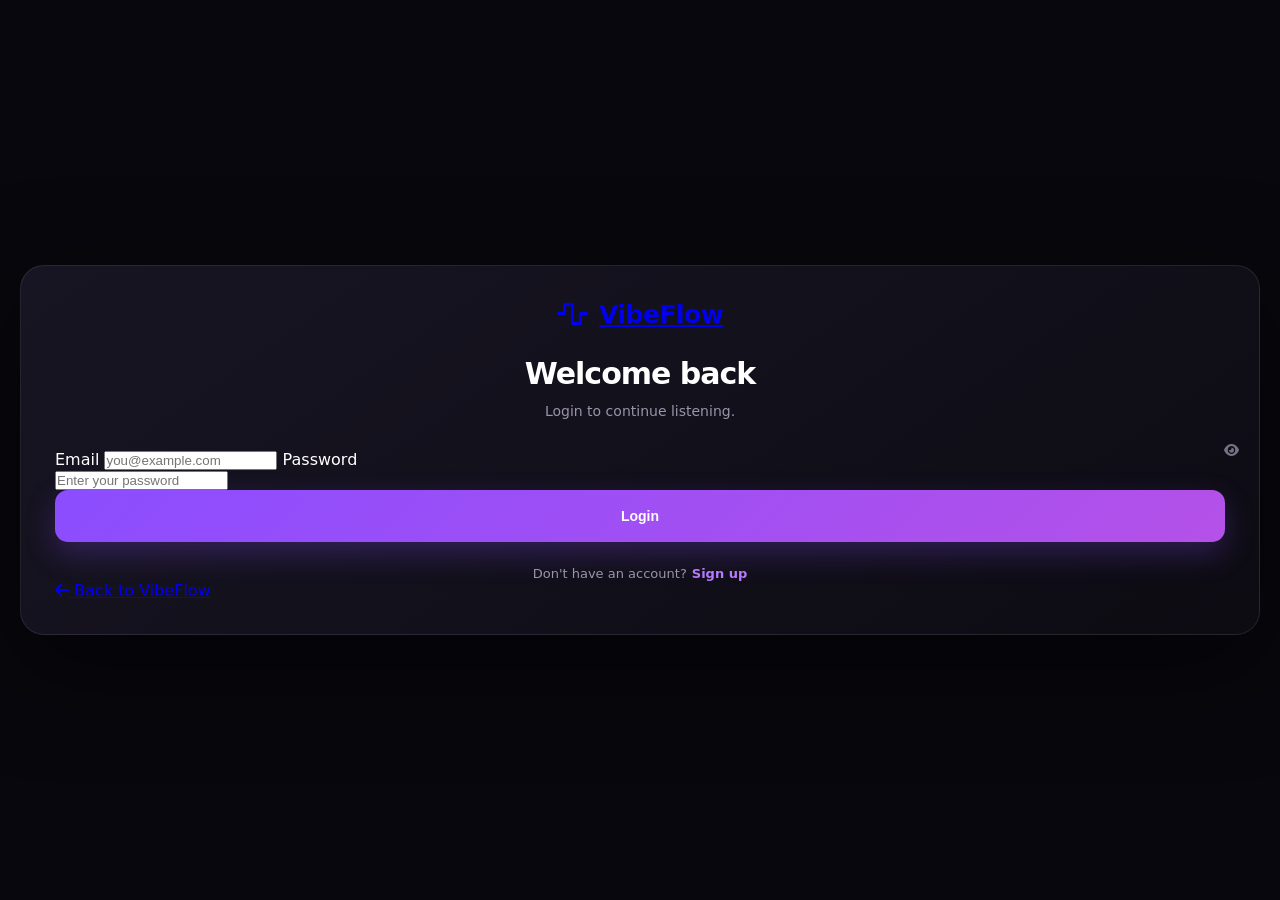
==== commit 41cd1b0e: "Update login.html" ====
--- a/login.html
+++ b/login.html
@@ -7,7 +7,12 @@
 
     <meta
         name="viewport"
-        content="width=device-width, initial-scale=1.0"
+        content="width=device-width, initial-scale=1, viewport-fit=cover"
+    >
+
+    <meta
+        name="theme-color"
+        content="#08070c"
     >
 
     <title>Login — VibeFlow</title>
@@ -17,164 +22,125 @@
         href="https://cdnjs.cloudflare.com/ajax/libs/font-awesome/6.5.2/css/all.min.css"
     >
 
-    <link
-        rel="stylesheet"
-        href="auth.css"
-    >
+    <link rel="stylesheet" href="auth.css">
 
 </head>
+
 
 <body>
 
 <div class="auth-page">
 
-    <!-- BACKGROUND -->
-    <div class="glow glow-one"></div>
-    <div class="glow glow-two"></div>
+    <div class="auth-card">
 
-    <main class="auth-container">
+        <a
+            href="index.html"
+            class="auth-logo"
+        >
 
-        <!-- LOGO -->
+            <span class="auth-logo-icon">
+                <i class="fa-solid fa-wave-square"></i>
+            </span>
 
-        <div class="auth-logo">
+            <strong>
+                Vibe<span>Flow</span>
+            </strong>
 
-            <div class="logo-icon">
-                <i class="fa-solid fa-wave-square"></i>
-            </div>
+        </a>
 
-            <span>
-                Vibe<span>Flow</span>
-            </span>
+
+        <div class="auth-heading">
+
+            <h1>
+                Welcome back
+            </h1>
+
+            <p>
+                Login to continue listening.
+            </p>
 
         </div>
 
 
-        <!-- CARD -->
+        <form
+            id="loginForm"
+            class="auth-form"
+        >
 
-        <section class="auth-card">
+            <label for="loginEmail">
+                Email
+            </label>
 
-            <div class="auth-heading">
+            <input
+                id="loginEmail"
+                type="email"
+                placeholder="you@example.com"
+                autocomplete="email"
+                required
+            >
 
-                <h1>Welcome back</h1>
 
-                <p>
-                    Sign in to continue listening to your music.
-                </p>
+            <label for="loginPassword">
+                Password
+            </label>
+
+            <div class="password-field">
+
+                <input
+                    id="loginPassword"
+                    type="password"
+                    placeholder="Enter your password"
+                    autocomplete="current-password"
+                    required
+                >
+
+                <button
+                    type="button"
+                    class="password-toggle"
+                    data-target="loginPassword"
+                >
+                    <i class="fa-solid fa-eye"></i>
+                </button>
 
             </div>
 
 
-            <!-- ERROR / SUCCESS -->
+            <button
+                type="submit"
+                class="auth-submit"
+            >
+                Login
+            </button>
+
 
             <div
-                id="authMessage"
+                id="loginMessage"
                 class="auth-message"
             ></div>
 
-
-            <!-- LOGIN FORM -->
-
-            <form
-                id="loginForm"
-                autocomplete="on"
-            >
-
-                <!-- USERNAME -->
-
-                <div class="input-group">
-
-                    <label for="loginUsername">
-                        Username
-                    </label>
-
-                    <div class="input-wrapper">
-
-                        <i class="fa-regular fa-user"></i>
-
-                        <input
-                            id="loginUsername"
-                            type="text"
-                            placeholder="Enter your username"
-                            autocomplete="username"
-                            required
-                        >
-
-                    </div>
-
-                </div>
+        </form>
 
 
-                <!-- PASSWORD -->
+        <p class="auth-switch">
 
-                <div class="input-group">
+            Don't have an account?
 
-                    <label for="loginPassword">
-                        Password
-                    </label>
+            <a href="signup.html">
+                Sign up
+            </a>
 
-                    <div class="input-wrapper">
-
-                        <i class="fa-solid fa-lock"></i>
-
-                        <input
-                            id="loginPassword"
-                            type="password"
-                            placeholder="Enter your password"
-                            autocomplete="current-password"
-                            required
-                        >
-
-                        <button
-                            type="button"
-                            class="password-toggle"
-                            data-target="loginPassword"
-                        >
-                            <i class="fa-regular fa-eye"></i>
-                        </button>
-
-                    </div>
-
-                </div>
+        </p>
 
 
-                <!-- LOGIN -->
+        <a
+            href="index.html"
+            class="back-home"
+        >
+            <i class="fa-solid fa-arrow-left"></i>
+            Back to VibeFlow
+        </a>
 
-                <button
-                    type="submit"
-                    class="auth-submit"
-                >
-
-                    <span>Sign in</span>
-
-                    <i class="fa-solid fa-arrow-right"></i>
-
-                </button>
-
-            </form>
-
-
-            <!-- SIGNUP -->
-
-            <div class="auth-switch">
-
-                <span>
-                    Don't have an account?
-                </span>
-
-                <a href="signup.html">
-                    Create account
-                </a>
-
-            </div>
-
-        </section>
-
-
-        <p class="auth-footer">
-            © 2026 VibeFlow · Music for your mood.
-        </p>
-
-    </main>
+    </div>
 
 </div>
 
--- a/auth.css
+++ b/auth.css
@@ -1,32 +1,36 @@
-/* =========================================================
-   VIBEFLOW AUTH
-========================================================= */
+/* =====================================================
+   VIBEFLOW AUTHENTICATION
+   LOGIN + SIGNUP
+===================================================== */
+
+* {
+    margin: 0;
+    padding: 0;
+    box-sizing: border-box;
+}
+
 
 :root {
 
-    --bg: #08070c;
-
-    --card: #111017;
-
-    --border:
-        rgba(255,255,255,0.09);
-
-    --text: #f8f6fa;
-
-    --muted: #99939f;
-
-    --purple: #9b5cff;
-
-}
-
-
-* {
-
-    box-sizing: border-box;
-
-    margin: 0;
-
-    padding: 0;
+    --bg: #08070d;
+
+    --card: rgba(18, 16, 27, 0.92);
+
+    --border: rgba(255, 255, 255, 0.09);
+
+    --text: #ffffff;
+
+    --muted: #9994a8;
+
+    --purple: #8b4dff;
+
+    --purple-light: #b77aff;
+
+    --pink: #ed5bd7;
+
+    --danger: #ff5c7a;
+
+    --success: #50e3a4;
 
 }
 
@@ -35,25 +39,12 @@
 body {
 
     width: 100%;
-
     min-height: 100%;
 
 }
 
 
 body {
-
-    background:
-
-        radial-gradient(
-            circle at 50% 0%,
-            rgba(155,92,255,0.16),
-            transparent 35%
-        ),
-
-        var(--bg);
-
-    color: var(--text);
 
     font-family:
         Inter,
@@ -63,388 +54,589 @@
         "Segoe UI",
         sans-serif;
 
-    -webkit-font-smoothing:
-        antialiased;
-}
-
-
-/* ================= PAGE ================= */
+    background: var(--bg);
+
+    color: var(--text);
+
+}
+
+
+/* =====================================================
+   PAGE
+===================================================== */
 
 .auth-page {
 
     min-height: 100vh;
 
-    min-height: 100svh;
-
     display: flex;
 
     align-items: center;
 
     justify-content: center;
 
-    padding:
-        24px;
-
-}
-
-
-.auth-card {
+    padding: 30px 20px;
+
+    position: relative;
+
+    overflow: hidden;
+
+}
+
+
+/* =====================================================
+   BACKGROUND GLOWS
+===================================================== */
+
+.glow {
+
+    position: fixed;
+
+    width: 450px;
+
+    height: 450px;
+
+    border-radius: 50%;
+
+    filter: blur(100px);
+
+    pointer-events: none;
+
+    opacity: 0.18;
+
+}
+
+
+.glow-one {
+
+    background: #8b4dff;
+
+    top: -180px;
+
+    left: -150px;
+
+}
+
+
+.glow-two {
+
+    background: #ed5bd7;
+
+    bottom: -220px;
+
+    right: -150px;
+
+}
+
+
+/* =====================================================
+   CONTAINER
+===================================================== */
+
+.auth-container {
 
     width: 100%;
 
-    max-width: 430px;
-
-    padding:
-        34px;
-
-    border:
-        1px solid var(--border);
-
-    border-radius: 24px;
-
-    background:
-        rgba(17,16,23,0.94);
-
-    box-shadow:
-        0 30px 90px rgba(0,0,0,0.45);
-
-    backdrop-filter:
-        blur(20px);
-
-}
-
-
-/* ================= LOGO ================= */
+    max-width: 440px;
+
+    position: relative;
+
+    z-index: 2;
+
+}
+
+
+/* =====================================================
+   LOGO
+===================================================== */
 
 .auth-logo {
 
     display: flex;
 
+    justify-content: center;
+
     align-items: center;
 
+    gap: 12px;
+
+    margin-bottom: 28px;
+
+    font-size: 25px;
+
+    font-weight: 800;
+
+    letter-spacing: -0.5px;
+
+}
+
+
+.auth-logo > span > span {
+
+    color: var(--purple-light);
+
+}
+
+
+.logo-icon {
+
+    width: 46px;
+
+    height: 46px;
+
+    border-radius: 14px;
+
+    display: flex;
+
+    align-items: center;
+
     justify-content: center;
 
-    gap: 10px;
-
-    text-decoration: none;
-
-    color: white;
-
-    font-size: 21px;
-
-}
-
-
-.auth-logo strong span {
-    color: var(--purple);
-}
-
-
-.auth-logo-icon {
-
-    width: 40px;
-
-    height: 40px;
-
-    display: grid;
-
-    place-items: center;
-
-    border-radius: 12px;
+    font-size: 20px;
 
     background:
         linear-gradient(
             135deg,
-            #b766ff,
-            #7138df
+            #8b4dff,
+            #ed5bd7
         );
 
     box-shadow:
-        0 10px 30px
-        rgba(155,92,255,0.3);
-}
-
-
-/* ================= HEADING ================= */
+        0 10px 35px rgba(139, 77, 255, 0.35);
+
+}
+
+
+/* =====================================================
+   CARD
+===================================================== */
+
+.auth-card {
+
+    width: 100%;
+
+    padding: 34px;
+
+    border-radius: 24px;
+
+    background:
+        linear-gradient(
+            145deg,
+            rgba(25, 22, 37, 0.96),
+            rgba(13, 12, 19, 0.96)
+        );
+
+    border: 1px solid var(--border);
+
+    box-shadow:
+        0 30px 100px rgba(0, 0, 0, 0.55);
+
+    backdrop-filter: blur(20px);
+
+}
+
+
+/* =====================================================
+   HEADING
+===================================================== */
 
 .auth-heading {
 
     text-align: center;
 
-    margin:
-        30px 0;
+    margin-bottom: 28px;
+
 }
 
 
 .auth-heading h1 {
 
-    font-size: 29px;
-
-    letter-spacing:
-        -0.04em;
+    font-size: 30px;
+
+    line-height: 1.15;
+
+    letter-spacing: -1px;
+
+    margin-bottom: 9px;
+
+}
+
+
+.auth-heading p {
+
+    color: var(--muted);
+
+    font-size: 14px;
+
+    line-height: 1.6;
+
+}
+
+
+/* =====================================================
+   MESSAGE
+===================================================== */
+
+.auth-message {
+
+    display: none;
+
+    padding: 12px 14px;
+
+    border-radius: 12px;
+
+    margin-bottom: 18px;
+
+    font-size: 13px;
+
+    line-height: 1.4;
+
+}
+
+
+.auth-message.show {
+
+    display: block;
+
+}
+
+
+.auth-message.error {
+
+    color: #ffb4c1;
+
+    background: rgba(255, 92, 122, 0.1);
+
+    border: 1px solid rgba(255, 92, 122, 0.2);
+
+}
+
+
+.auth-message.success {
+
+    color: #a8f5d5;
+
+    background: rgba(80, 227, 164, 0.1);
+
+    border: 1px solid rgba(80, 227, 164, 0.2);
+
+}
+
+
+/* =====================================================
+   INPUT
+===================================================== */
+
+.input-group {
+
+    margin-bottom: 18px;
+
+}
+
+
+.input-group label {
+
+    display: block;
 
     margin-bottom: 8px;
-}
-
-
-.auth-heading p {
+
+    font-size: 13px;
+
+    font-weight: 600;
+
+    color: #dedbe8;
+
+}
+
+
+.input-wrapper {
+
+    position: relative;
+
+}
+
+
+.input-wrapper > i {
+
+    position: absolute;
+
+    left: 15px;
+
+    top: 50%;
+
+    transform: translateY(-50%);
+
+    color: #777183;
+
+    pointer-events: none;
+
+}
+
+
+.input-wrapper input {
+
+    width: 100%;
+
+    height: 52px;
+
+    padding:
+        0 48px
+        0 44px;
+
+    border-radius: 13px;
+
+    border: 1px solid rgba(255, 255, 255, 0.08);
+
+    background: rgba(255, 255, 255, 0.035);
+
+    color: white;
+
+    outline: none;
+
+    font-size: 14px;
+
+    transition: 0.2s ease;
+
+}
+
+
+.input-wrapper input::placeholder {
+
+    color: #696474;
+
+}
+
+
+.input-wrapper input:focus {
+
+    border-color: rgba(139, 77, 255, 0.75);
+
+    background: rgba(139, 77, 255, 0.055);
+
+    box-shadow:
+        0 0 0 4px rgba(139, 77, 255, 0.1);
+
+}
+
+
+/* =====================================================
+   PASSWORD TOGGLE
+===================================================== */
+
+.password-toggle {
+
+    position: absolute;
+
+    right: 10px;
+
+    top: 50%;
+
+    transform: translateY(-50%);
+
+    width: 35px;
+
+    height: 35px;
+
+    border: none;
+
+    background: transparent;
+
+    color: #777183;
+
+    cursor: pointer;
+
+    border-radius: 8px;
+
+}
+
+
+.password-toggle:hover {
+
+    color: white;
+
+    background: rgba(255,255,255,0.05);
+
+}
+
+
+/* =====================================================
+   TERMS
+===================================================== */
+
+.terms {
+
+    display: flex;
+
+    gap: 10px;
+
+    align-items: flex-start;
 
     color: var(--muted);
 
+    font-size: 12px;
+
+    line-height: 1.5;
+
+    margin: 4px 0 20px;
+
+    cursor: pointer;
+
+}
+
+
+.terms input {
+
+    margin-top: 3px;
+
+    accent-color: var(--purple);
+
+}
+
+
+/* =====================================================
+   SUBMIT BUTTON
+===================================================== */
+
+.auth-submit {
+
+    width: 100%;
+
+    height: 52px;
+
+    border: none;
+
+    border-radius: 13px;
+
+    cursor: pointer;
+
+    display: flex;
+
+    align-items: center;
+
+    justify-content: center;
+
+    gap: 10px;
+
+    color: white;
+
     font-size: 14px;
 
-    line-height: 1.5;
-}
-
-
-/* ================= FORM ================= */
-
-.auth-form {
-
-    display: flex;
-
-    flex-direction: column;
-
-    gap: 9px;
-}
-
-
-.auth-form label {
-
-    margin-top: 7px;
-
-    color: #c9c5ce;
-
-    font-size: 12px;
-
     font-weight: 700;
-}
-
-
-.auth-form input {
-
-    width: 100%;
-
-    height: 48px;
-
-    border:
-        1px solid var(--border);
-
-    border-radius: 11px;
-
-    outline: none;
-
-    padding:
-        0 14px;
-
-    background:
-        rgba(255,255,255,0.035);
-
-    color: white;
-
-    font-size: 14px;
-
-    transition:
-        0.2s ease;
-}
-
-
-.auth-form input:focus {
-
-    border-color:
-        rgba(155,92,255,0.7);
-
-    box-shadow:
-        0 0 0 4px
-        rgba(155,92,255,0.08);
-}
-
-
-.auth-form input::placeholder {
-    color: #68636f;
-}
-
-
-/* ================= PASSWORD ================= */
-
-.password-field {
-
-    position: relative;
-}
-
-
-.password-field input {
-
-    padding-right: 50px;
-}
-
-
-.password-toggle {
-
-    position: absolute;
-
-    right: 7px;
-
-    top: 7px;
-
-    width: 34px;
-
-    height: 34px;
-
-    display: grid;
-
-    place-items: center;
-
-    border-radius: 8px;
-
-    background: transparent;
-
-    color: #8d8793;
-}
-
-
-/* ================= SUBMIT ================= */
-
-.auth-submit {
-
-    width: 100%;
-
-    height: 48px;
-
-    margin-top: 14px;
-
-    border-radius: 11px;
-
-    color: white;
 
     background:
         linear-gradient(
             135deg,
-            #a45eff,
-            #7138df
+            #8b4dff,
+            #b451e8
         );
 
-    font-weight: 800;
-
     box-shadow:
-        0 10px 30px
-        rgba(126,61,229,0.25);
+        0 12px 30px rgba(139, 77, 255, 0.25);
 
     transition:
-        0.2s ease;
+        transform 0.2s ease,
+        box-shadow 0.2s ease,
+        filter 0.2s ease;
+
 }
 
 
 .auth-submit:hover {
 
-    transform:
-        translateY(-2px);
+    transform: translateY(-2px);
 
     box-shadow:
-        0 14px 35px
-        rgba(126,61,229,0.35);
-}
-
-
-/* ================= MESSAGE ================= */
-
-.auth-message {
-
-    min-height: 20px;
-
-    margin-top: 6px;
-
-    font-size: 12px;
+        0 16px 35px rgba(139, 77, 255, 0.35);
+
+    filter: brightness(1.08);
+
+}
+
+
+.auth-submit:active {
+
+    transform: translateY(0);
+
+}
+
+
+/* =====================================================
+   SWITCH
+===================================================== */
+
+.auth-switch {
+
+    display: flex;
+
+    justify-content: center;
+
+    flex-wrap: wrap;
+
+    gap: 5px;
+
+    margin-top: 24px;
+
+    font-size: 13px;
+
+    color: var(--muted);
+
+}
+
+
+.auth-switch a {
+
+    color: var(--purple-light);
+
+    font-weight: 700;
+
+    text-decoration: none;
+
+}
+
+
+.auth-switch a:hover {
+
+    text-decoration: underline;
+
+}
+
+
+/* =====================================================
+   FOOTER
+===================================================== */
+
+.auth-footer {
 
     text-align: center;
 
-    line-height: 1.5;
-}
-
-
-.auth-message.error {
-    color: #ff718e;
-}
-
-
-.auth-message.success {
-    color: #6fe0a0;
-}
-
-
-/* ================= SWITCH ================= */
-
-.auth-switch {
+    color: #5f5a68;
+
+    font-size: 11px;
 
     margin-top: 22px;
 
-    text-align: center;
-
-    color: var(--muted);
-
-    font-size: 13px;
-}
-
-
-.auth-switch a {
-
-    color: #b579ff;
-
-    text-decoration: none;
-
-    font-weight: 750;
-}
-
-
-.auth-switch a:hover {
-    text-decoration: underline;
-}
-
-
-/* ================= BACK ================= */
-
-.back-home {
-
-    display: flex;
-
-    align-items: center;
-
-    justify-content: center;
-
-    gap: 7px;
-
-    margin-top: 20px;
-
-    color: #77717e;
-
-    text-decoration: none;
-
-    font-size: 12px;
-}
-
-
-.back-home:hover {
-    color: white;
-}
-
-
-/* ================= MOBILE ================= */
-
-@media (max-width: 480px) {
+}
+
+
+/* =====================================================
+   MOBILE
+===================================================== */
+
+@media (max-width: 600px) {
 
     .auth-page {
 
         padding:
-            15px;
-
-        align-items:
-            flex-start;
-
-        padding-top:
-            max(
-                20px,
-                env(safe-area-inset-top)
-            );
+            20px 16px;
+
+        align-items: center;
+
+    }
+
+
+    .auth-container {
+
+        max-width: 100%;
 
     }
 
@@ -452,16 +644,96 @@
     .auth-card {
 
         padding:
-            27px 20px;
-
-        border-radius:
-            20px;
+            27px 21px;
+
+        border-radius: 20px;
 
     }
 
 
     .auth-heading h1 {
-        font-size: 25px;
-    }
-
-}
+
+        font-size: 26px;
+
+    }
+
+
+    .auth-heading p {
+
+        font-size: 13px;
+
+    }
+
+
+    .auth-logo {
+
+        margin-bottom: 22px;
+
+        font-size: 23px;
+
+    }
+
+
+    .logo-icon {
+
+        width: 43px;
+
+        height: 43px;
+
+        border-radius: 13px;
+
+    }
+
+
+    .input-wrapper input {
+
+        height: 50px;
+
+    }
+
+
+    .auth-submit {
+
+        height: 51px;
+
+    }
+
+}
+
+
+/* =====================================================
+   VERY SMALL PHONES
+===================================================== */
+
+@media (max-width: 380px) {
+
+    .auth-page {
+
+        padding:
+            15px 12px;
+
+    }
+
+
+    .auth-card {
+
+        padding:
+            23px 17px;
+
+    }
+
+
+    .auth-heading h1 {
+
+        font-size: 24px;
+
+    }
+
+
+    .auth-logo {
+
+        font-size: 21px;
+
+    }
+
+}
